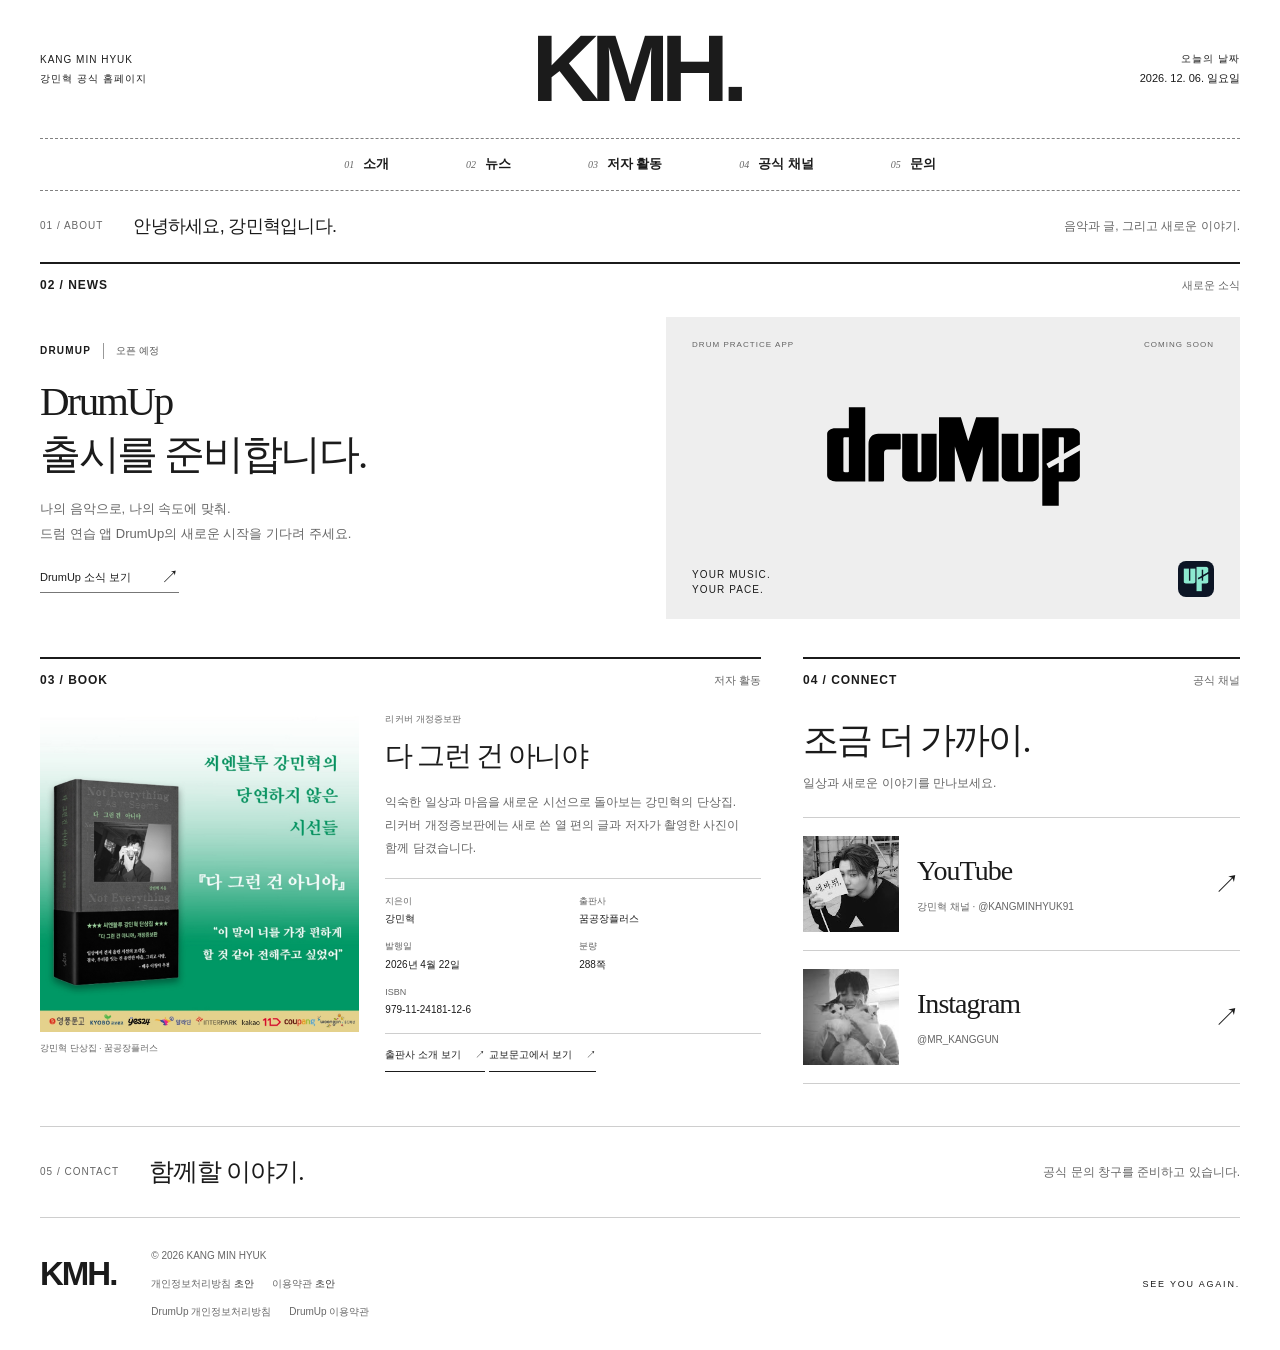
==== index.html @ 9b802cda "Refresh editorial sharing card, add official channel portraits and Seoul date" ====
<!doctype html>
<html lang="ko">
<head>
  <meta charset="utf-8">
  <meta name="viewport" content="width=device-width, initial-scale=1">
  <meta name="description" content="KANG MIN HYUK. 안녕하세요 강민혁입니다. 공식 채널과 새로운 이야기를 만나보세요.">
  <meta name="theme-color" content="#ffffff">
  <link rel="canonical" href="https://www.kangminhyuk.co.kr/">
  <meta property="og:type" content="website">
  <meta property="og:locale" content="ko_KR">
  <meta property="og:site_name" content="KANG MIN HYUK 공식 홈페이지">
  <meta property="og:title" content="KANG MIN HYUK · 강민혁 공식 홈페이지">
  <meta property="og:description" content="안녕하세요 강민혁입니다. 공식 채널, 출간 도서와 DrumUp 소식을 만나보세요.">
  <meta property="og:url" content="https://www.kangminhyuk.co.kr/">
  <meta property="og:image" content="https://www.kangminhyuk.co.kr/assets/kang-min-hyuk-social-white-gray.png">
  <meta property="og:image:secure_url" content="https://www.kangminhyuk.co.kr/assets/kang-min-hyuk-social-white-gray.png">
  <meta property="og:image:type" content="image/png">
  <meta property="og:image:width" content="1200">
  <meta property="og:image:height" content="630">
  <meta property="og:image:alt" content="중앙 KMH 로고와 화이트·그레이 디자인의 강민혁 공식 홈페이지 대표 이미지">
  <meta name="twitter:card" content="summary_large_image">
  <meta name="twitter:title" content="KANG MIN HYUK · 강민혁 공식 홈페이지">
  <meta name="twitter:description" content="공식 채널, 출간 도서와 DrumUp 소식.">
  <meta name="twitter:image" content="https://www.kangminhyuk.co.kr/assets/kang-min-hyuk-social-white-gray.png">
  <title>KANG MIN HYUK · 공식 홈페이지</title>
  <link rel="stylesheet" href="./style.css">
  <link rel="stylesheet" href="./newspaper.css">
</head>
<body class="home-page">
  <a class="skip" href="#main">본문 바로가기</a>
  <header class="masthead wrap">
    <div class="masthead-top">
      <span class="masthead-caption">KANG MIN HYUK<br>강민혁 공식 홈페이지</span>
      <a class="masthead-logo" href="./index.html" aria-label="KANG MIN HYUK 홈">KMH<span>.</span></a>
      <span class="masthead-caption masthead-caption-right">오늘의 날짜<br><time id="today-date"></time></span>
    </div>
    <nav class="masthead-nav" aria-label="주 메뉴">
      <a href="#about"><span>01</span> 소개</a>
      <a href="#news"><span>02</span> 뉴스</a>
      <a href="#book"><span>03</span> 저자 활동</a>
      <a href="#channels"><span>04</span> 공식 채널</a>
      <a href="#contact"><span>05</span> 문의</a>
    </nav>
  </header>
  <main id="main">
    <section id="about" class="editorial-intro wrap" aria-labelledby="hero-title">
      <span class="editorial-index">01 / ABOUT</span>
      <h1 id="hero-title">안녕하세요, 강민혁입니다.</h1>
      <p>음악과 글, 그리고 새로운 이야기.</p>
    </section>
    <section id="news" class="editorial-news wrap" aria-labelledby="news-title">
      <div class="editorial-section-title"><h2 id="news-title">02 / NEWS</h2><span>새로운 소식</span></div>
      <a class="lead-story" href="./drumup/" aria-label="DrumUp 출시 예정 소식 자세히 보기">
        <div class="lead-copy">
          <div class="story-meta"><span>DRUMUP</span><span class="story-status">오픈 예정</span></div>
          <h3>DrumUp<br>출시를 준비합니다.</h3>
          <p>나의 음악으로, 나의 속도에 맞춰.<br>드럼 연습 앱 DrumUp의 새로운 시작을 기다려 주세요.</p>
          <span class="story-link">DrumUp 소식 보기 <span aria-hidden="true">↗</span></span>
        </div>
        <div class="lead-visual" aria-hidden="true">
          <div class="visual-caption"><span>DRUM PRACTICE APP</span><span>COMING SOON</span></div>
          <img class="editorial-wordmark" src="./assets/drumup-wordmark.svg" width="768" height="308" alt="">
          <div class="visual-bottom"><span>YOUR MUSIC.<br>YOUR PACE.</span><img src="./assets/drumup-app-icon.png" width="48" height="48" alt=""></div>
        </div>
      </a>
    </section>
    <div class="editorial-bottom wrap">
    <section id="book" class="editorial-book" aria-labelledby="book-section-title">
      <div class="editorial-section-title"><h2 id="book-section-title">03 / BOOK</h2><span>저자 활동</span></div>
      <div class="book-layout">
        <figure class="book-visual">
          <img src="./assets/not-everything-publication.jpg" alt="강민혁 단상집 다 그런 건 아니야 리커버 개정증보판 공식 출간 이미지" width="1000" height="1000" loading="lazy" decoding="async">
          <figcaption>강민혁 단상집 · 꿈공장플러스</figcaption>
        </figure>
        <div class="book-copy">
          <p class="book-edition">리커버 개정증보판</p>
          <h3 id="book-title">다 그런 건 아니야</h3>
          <p class="book-description">익숙한 일상과 마음을 새로운 시선으로 돌아보는 강민혁의 단상집. 리커버 개정증보판에는 새로 쓴 열 편의 글과 저자가 촬영한 사진이 함께 담겼습니다.</p>
          <dl class="book-details">
            <div><dt>지은이</dt><dd>강민혁</dd></div>
            <div><dt>출판사</dt><dd>꿈공장플러스</dd></div>
            <div><dt>발행일</dt><dd><time datetime="2026-04-22">2026년 4월 22일</time></dd></div>
            <div><dt>분량</dt><dd>288쪽</dd></div>
            <div class="book-isbn"><dt>ISBN</dt><dd>979-11-24181-12-6</dd></div>
          </dl>
          <div class="book-links">
            <a class="text-link" href="https://www.dreambooks.kr/25/?bmode=view&amp;idx=172938023" target="_blank" rel="noopener noreferrer">출판사 소개 보기 <span aria-hidden="true">↗</span><span class="sr-only"> (새 창)</span></a>
            <a class="text-link" href="https://product.kyobobook.co.kr/detail/S000219646630" target="_blank" rel="noopener noreferrer">교보문고에서 보기 <span aria-hidden="true">↗</span><span class="sr-only"> (새 창)</span></a>
          </div>
        </div>
      </div>
    </section>
    <section id="channels" class="editorial-connect" aria-labelledby="channels-section-title">
      <div class="editorial-section-title"><h2 id="channels-section-title">04 / CONNECT</h2><span>공식 채널</span></div>
      <div class="connect-heading"><h3>조금 더 가까이.</h3><p>일상과 새로운 이야기를 만나보세요.</p></div>
      <a class="editorial-channel" href="https://www.youtube.com/@KANGMINHYUK91" target="_blank" rel="noopener noreferrer"><img class="editorial-channel-image" src="./assets/youtube-profile.jpg" alt="" width="160" height="160" loading="lazy" decoding="async"><span class="editorial-channel-name">YouTube<small>강민혁 채널 · @KANGMINHYUK91</small></span><span class="editorial-channel-arrow" aria-hidden="true">↗</span><span class="sr-only"> (새 창)</span></a>
      <a class="editorial-channel" href="https://www.instagram.com/mr_kanggun/" target="_blank" rel="noopener noreferrer"><img class="editorial-channel-image" src="./assets/instagram-profile.jpg" alt="" width="150" height="150" loading="lazy" decoding="async"><span class="editorial-channel-name">Instagram<small>@MR_KANGGUN</small></span><span class="editorial-channel-arrow" aria-hidden="true">↗</span><span class="sr-only"> (새 창)</span></a>
    </section>
    </div>
    <section id="contact" class="editorial-contact wrap" aria-labelledby="contact-title"><div><span class="editorial-index">05 / CONTACT</span><h2 id="contact-title">함께할 이야기.</h2></div><p>공식 문의 창구를 준비하고 있습니다.</p></section>
  </main>
  <footer class="footer wrap"><a class="brand" href="./index.html">KMH<span class="dot">.</span></a><div><span>© 2026 KANG MIN HYUK</span><nav aria-label="홈페이지 정책 문서"><a href="./privacy.html">개인정보처리방침 <small>초안</small></a><a href="./terms.html">이용약관 <small>초안</small></a></nav><nav aria-label="DrumUp 정책 문서"><a href="./drumup/privacy.html">DrumUp 개인정보처리방침</a><a href="./drumup/terms.html">DrumUp 이용약관</a></nav></div><span class="footer-note">SEE YOU AGAIN.</span></footer>
  <script>
    const today = new Date();
    const dateFormat = new Intl.DateTimeFormat('ko-KR', { timeZone: 'Asia/Seoul', year: 'numeric', month: '2-digit', day: '2-digit', weekday: 'long' });
    const dateElement = document.getElementById('today-date');
    const dateParts = Object.fromEntries(dateFormat.formatToParts(today).map(part => [part.type, part.value]));
    dateElement.textContent = dateFormat.format(today);
    dateElement.dateTime = `${dateParts.year}-${dateParts.month}-${dateParts.day}`;
  </script>
</body>
</html>
---- style.css ----
:root{--paper:#f4f1e9;--ink:#242620;--muted:#696b61;--line:#d6d6c9;--accent:#ab3c2b;--serif:Georgia,"Times New Roman",serif}*{box-sizing:border-box}html{scroll-behavior:smooth;scroll-padding-top:30px}body{margin:0;background:var(--paper);color:var(--ink);font-family:"Malgun Gothic","Apple SD Gothic Neo",Arial,sans-serif;line-height:1.6}a{color:inherit;text-decoration:none}a:focus-visible{outline:3px solid var(--accent);outline-offset:7px}a:hover{color:var(--accent)}.wrap{width:min(1280px,calc(100% - 96px));margin-inline:auto}.header{height:108px;display:flex;align-items:center;justify-content:space-between;border-bottom:1px solid var(--line)}.brand{font-size:31px;font-weight:800;letter-spacing:-2px}.dot{color:var(--accent)}nav{display:flex;gap:32px;font-size:13px}.header-note,.eyebrow,.section-label,.hero-caption,.footer-note{font-size:11px;letter-spacing:1.8px}.header-note{font-weight:700}.hero{position:relative;padding-top:32px;padding-bottom:50px;isolation:isolate;overflow:hidden}.eyebrow,.section-label{display:flex;justify-content:space-between}.eyebrow{width:100%;position:relative;z-index:2}.eyebrow span:last-child{letter-spacing:.15em}h1{position:relative;z-index:2;margin:40px 0 52px;font-family:Arial,sans-serif;font-size:clamp(72px,11.5vw,166px);letter-spacing:-.08em;line-height:.94;font-weight:600;max-width:88%}.second-line{white-space:nowrap}.hero-bottom{display:flex;position:relative;z-index:2;align-items:flex-end;justify-content:space-between}.hero-bottom p{font-size:19px;line-height:1.8;margin:0}.hero-caption{line-height:1.7;text-align:right}.round-link{height:54px;width:54px;border:1px solid var(--ink);border-radius:50%;display:grid;place-items:center;font-size:24px;margin-right:22%}.hero-art{position:absolute;z-index:1;right:-2%;top:14%;width:32%;height:65%;background:#e0e1d4;border-radius:50% 50% 4px 4px;transform:rotate(9deg);display:grid;place-items:center;overflow:hidden}.hero-art span{font-family:var(--serif);font-size:clamp(260px,35vw,450px);line-height:.8;color:#a6ad98;font-style:italic;transform:rotate(-9deg) translate(-15%,0)}.hero-art i{position:absolute;width:150%;height:1px;background:var(--paper);transform:rotate(-40deg)}.section{padding-top:80px;padding-bottom:80px;scroll-margin-top:24px}.section-label{color:var(--muted);text-transform:uppercase}.about{display:grid;grid-template-columns:1fr 1.3fr;border-top:1px solid var(--line);padding-block:96px}.about .section-label{align-items:flex-start;justify-content:flex-start;gap:24px}.about h2{font-size:clamp(32px,4vw,54px);letter-spacing:-.05em;line-height:1.45;margin:0 0 24px;font-weight:500}.about p{font-size:17px}.muted{color:var(--muted)}.text-link{display:inline-flex;gap:40px;border-bottom:1px solid var(--ink);padding:14px 0 8px;margin-top:12px;font-size:13px}.channels{background:#e9e9df}.section-heading{display:flex;justify-content:space-between;align-items:flex-end;margin:35px 0 46px;gap:24px}h2{font-size:clamp(30px,4vw,46px);letter-spacing:-.045em;font-weight:500;margin:0}.section-heading p,.news-body p{color:var(--muted);font-size:14px}.channel{display:flex;align-items:center;gap:36px;padding:33px 4px;border-top:1px solid #c7cbbd;transition:padding .2s}.channel:last-child{border-bottom:1px solid #c7cbbd}.channel:hover{padding-left:12px}.channel-number{align-self:flex-start;padding-top:12px;font-size:11px;color:var(--muted)}.channel-title{font-family:Arial,sans-serif;font-size:clamp(30px,4.8vw,58px);letter-spacing:-.06em;line-height:1.2}.channel-title>span{display:block;font-family:"Malgun Gothic",sans-serif;font-size:12px;letter-spacing:0;color:var(--muted);margin-top:12px}.channel-action{margin-left:auto;font-size:12px;display:flex;gap:40px;align-items:center}.channel-action b{font-size:32px;font-weight:400}.news{display:grid;grid-template-columns:1fr 1.3fr}.news .section-label{align-self:start;justify-content:flex-start;gap:24px}.news h2{line-height:1.4}.news-body p{margin-top:24px}.contact{background:var(--ink);color:var(--paper)}.contact .section-label{color:#b4b6a9}.contact h2{margin-top:34px;font-size:clamp(40px,7vw,86px)}.contact h2>span{float:right;font-weight:400;color:#b9c2a9}.contact p{font-size:14px;color:#d3d4c9;margin-bottom:0}.footer{padding-block:45px;display:flex;gap:56px;align-items:flex-start}.footer>div{font-size:10px;color:var(--muted)}.footer nav{margin-top:12px;gap:24px;font-size:11px}.footer small{font-size:10px;color:var(--accent)}.footer-note{margin-left:auto;align-self:center}.skip{position:fixed;top:-80px;left:20px;padding:14px;background:var(--ink);color:white;z-index:20}.skip:focus{top:10px}.sr-only{position:absolute;width:1px;height:1px;padding:0;margin:-1px;overflow:hidden;clip-path:inset(50%);white-space:nowrap;border:0}.legal{max-width:820px;padding-block:64px 88px}.legal h1{font-family:inherit;font-size:clamp(34px,5vw,52px);letter-spacing:-.05em;line-height:1.35;max-width:none;margin:18px 0 20px}.legal h2{font-size:22px;margin:40px 0 12px}.legal p,.legal li{font-size:14px;color:#505348;line-height:1.95}.legal a{text-decoration:underline;text-underline-offset:3px}.draft-notice{padding:20px 24px;border-left:3px solid var(--accent);background:#ebe6dc;margin-block:24px 32px;font-size:14px}.legal dl{font-size:14px;display:grid;grid-template-columns:130px 1fr;gap:12px}.legal dt{font-weight:700}.legal dd{margin:0}.legal .source-links{border-top:1px solid var(--line);margin-top:40px;padding-top:20px}.legal-footer{border-top:1px solid var(--line)}
.publication{border-top:1px solid var(--line)}
.book-layout{display:grid;grid-template-columns:1fr 1.15fr;gap:clamp(40px,6vw,88px);align-items:center;margin-top:40px}
.book-visual{margin:0;min-width:0}
.book-visual img{display:block;width:100%;height:auto}
.book-visual figcaption{margin-top:14px;font-size:11px;color:var(--muted);letter-spacing:.04em}
.book-copy{min-width:0}
.book-edition{color:var(--accent);font-size:12px;letter-spacing:.08em;margin:0 0 16px}
.book-copy h2{font-size:clamp(30px,3.5vw,44px);line-height:1.4;word-break:keep-all}
.book-description{font-size:15px;line-height:1.95;color:var(--muted);word-break:keep-all;margin:24px 0 28px}
.book-details{display:grid;grid-template-columns:1fr 1fr;gap:18px 24px;margin:0;padding:24px 0;border-top:1px solid var(--line);border-bottom:1px solid var(--line);font-size:13px}
.book-details dt{font-size:11px;color:var(--muted);margin-bottom:5px}
.book-details dd{margin:0}
.book-isbn{grid-column:1/-1}
.book-links{display:flex;flex-wrap:wrap;gap:8px 28px}
.book-links .text-link{gap:20px}
@media(max-width:800px){.book-layout{grid-template-columns:1fr;gap:30px;margin-top:28px}.book-visual{width:min(100%,440px);margin-inline:auto}.book-copy h2{font-size:32px}.book-description{font-size:14px;margin-block:18px 24px}.book-details{gap:16px 18px}.book-links{gap:0 24px}}
@media(max-width:380px){.header nav{gap:13px}}
@media(min-width:1500px){h1{font-size:166px}}
@media(max-width:800px){.wrap{width:calc(100% - 44px)}.header{height:85px}.header-note{display:none}nav{gap:20px;font-size:12px}.hero{padding-top:24px;padding-bottom:40px}h1{margin:54px 0 55px;font-size:clamp(65px,12.8vw,105px);max-width:100%}.hero-art{top:24%;width:35%;height:52%;right:-2%}.hero-art span{font-size:280px}.hero-bottom p{font-size:15px}.hero-caption{font-size:9px}.round-link{margin-right:3%;width:44px;height:44px}.section{padding-block:56px}.about,.news{grid-template-columns:1fr;gap:32px}.about h2{font-size:35px}.section-heading{display:block;margin:28px 0 32px}.section-heading p{margin-top:18px}.channel{gap:22px;padding-block:27px}.channel-title{font-size:39px}.channel-action{font-size:0;gap:0}.channel-action b{font-size:29px}.channel-number{padding-top:7px}.channel-title>span{font-size:10px;letter-spacing:0}.footer{gap:24px;flex-wrap:wrap;padding-block:32px}.footer-note{display:none}.footer nav{gap:14px}.hero-art{opacity:.65}.legal{padding-block:35px 55px}.legal dl{grid-template-columns:1fr;gap:5px}.legal dd{margin-bottom:15px}.draft-notice{padding:16px}.desktop-break{display:none}}
@media(prefers-reduced-motion:reduce){html{scroll-behavior:auto}.channel{transition:none}}
.drumup-teaser{border-top:1px solid var(--line)}
.teaser-layout{display:grid;grid-template-columns:1.15fr 1fr;gap:64px;align-items:center;margin-top:36px}
.teaser-kicker{font-size:10px;letter-spacing:.18em;color:var(--accent);margin:0 0 20px}
.teaser-layout h2{font-size:clamp(28px,3.1vw,42px);line-height:1.5;word-break:keep-all}
.teaser-layout .muted{font-size:14px;line-height:1.9;margin-top:22px}
.teaser-brand{display:flex;flex-direction:column;align-items:center;justify-content:center;gap:24px;padding:36px;background:#0c1525;min-height:300px;border-radius:4px;color:#f0f5ff}
.teaser-brand:hover{color:#f0f5ff;background:#14233b}
.coming-pill{display:inline-flex;align-items:center;gap:8px;width:fit-content;border:1px solid #365d5a;border-radius:999px;color:#8ce9d0;padding:6px 12px;font-size:10px;letter-spacing:.14em}
.coming-pill:before{content:"";width:5px;height:5px;border-radius:50%;background:#8ce9d0}
.teaser-logo{display:block;width:min(260px,100%);height:auto}
.teaser-caption{font-size:9px;letter-spacing:.2em;color:#b2c1d7}
@media(max-width:800px){.teaser-layout{grid-template-columns:1fr;gap:32px}.teaser-brand{min-height:260px}.footer nav{flex-wrap:wrap}}
@media(max-width:480px){.header{height:auto;min-height:98px;align-items:flex-start;gap:12px;padding-block:16px;flex-wrap:wrap}.header nav{width:100%;justify-content:space-between;gap:10px;font-size:11px}.header .brand{line-height:1}.footer{gap:18px}.footer>div{flex:1;min-width:0}.footer nav{gap:10px 14px}}
.home-page .header{height:88px}
.home-intro{padding-block:24px 26px}
.home-intro-main{display:flex;justify-content:space-between;align-items:flex-end;gap:32px;margin-top:16px}
.home-intro h1{font-size:clamp(46px,6.3vw,86px);line-height:1.05;letter-spacing:-.07em;margin:0;max-width:none}
.home-intro h1>span{white-space:nowrap}
.home-intro-main>p{flex-shrink:0;font-size:14px;line-height:1.8;margin:0 0 5px;color:var(--muted)}
.home-news{padding-block:24px 40px;border-top:1px solid var(--line);scroll-margin-top:24px}
.home-launch{position:relative;display:grid;grid-template-columns:1fr .6fr;gap:32px;align-items:center;margin-top:18px;padding:28px 36px;border-radius:6px;background:#0c1525;color:#f0f5ff}
.home-launch:hover{background:#14233b;color:#f0f5ff}
.home-launch h2{font-size:clamp(28px,2.8vw,38px);line-height:1.35;letter-spacing:-.045em;margin:14px 0 9px;word-break:keep-all}
.home-launch p{font-size:13px;line-height:1.85;color:#b2c1d7;margin:0}
.home-launch-cta{display:inline-flex;gap:26px;margin-top:16px;font-size:12px;color:#8ce9d0}
.home-launch-brand{display:flex;flex-direction:column;align-items:center;gap:12px}
.home-launch-brand img{display:block;width:min(230px,100%);height:auto}
.home-launch-brand>span{font-size:8px;letter-spacing:.2em;color:#b2c1d7}
@media(max-width:800px){.home-intro-main{display:block;margin-top:14px}.home-intro h1{font-size:clamp(44px,7.8vw,64px)}.home-intro-main>p{margin:12px 0 0;font-size:13px}.home-launch{padding:24px 28px;gap:20px}.home-launch h2{font-size:29px}.home-launch-brand>span{display:none}}
@media(max-width:480px){.home-page .header{height:72px;min-height:72px;padding-block:0;gap:14px;align-items:center;flex-wrap:nowrap}.home-page .header nav{width:auto;gap:14px;font-size:11px;justify-content:normal;white-space:nowrap;flex-shrink:0}.home-page .header .brand{font-size:28px}.home-intro{padding-block:19px 22px}.home-intro h1{font-size:46px;line-height:1.02}.home-intro-main>p{margin-top:10px}.home-news{padding-block:20px 28px}.home-launch{display:block;padding:22px;margin-top:14px}.home-launch h2{font-size:27px;margin-top:18px}.home-launch-brand{position:absolute;right:22px;top:20px;width:106px}.home-launch-brand img{width:106px}.home-launch p{font-size:12px}.home-launch .coming-pill{font-size:9px;padding:5px 10px}.home-launch-cta{font-size:11px;margin-top:14px}}
@media(max-width:360px){.home-page .header{gap:8px}.home-page .header .brand{font-size:25px}.home-page .header nav{gap:8px;font-size:10px}.home-intro h1{font-size:42px}.home-launch h2{font-size:24px}.home-launch-brand,.home-launch-brand img{width:94px}}
---- newspaper.css ----
/* Homepage editorial design. App and policy pages keep their own styles. */
.home-page {
  --paper: #fff;
  --ink: #1b1b1b;
  --muted: #666;
  --line: #cecece;
  --accent: #333;
  --editorial-serif: Georgia, "Times New Roman", "Batang", "AppleMyungjo", serif;
  background: var(--paper);
  color: var(--ink);
}
.home-page .wrap { width: min(1264px, calc(100% - 80px)); }
.home-page .dot { color: inherit; }
.masthead-top { display: grid; grid-template-columns: 1fr auto 1fr; align-items: center; min-height: 138px; }
.masthead-caption { font-size: 10px; line-height: 1.9; letter-spacing: .1em; }
.masthead-caption-right { text-align: right; }
.masthead-caption-right time { font-size: 11px; letter-spacing: 0; }
.masthead-logo { font-family: Arial, sans-serif; font-size: 94px; line-height: 1; font-weight: 900; letter-spacing: -.09em; padding-right: .09em; }
.masthead-logo:hover { color: var(--ink); }
.masthead-logo span { margin-left: .02em; }
.masthead-nav { justify-content: center; gap: clamp(32px, 6vw, 84px); padding-block: 15px; border-block: 1px dashed #818181; font-size: 13px; font-weight: 700; }
.masthead-nav a { display: inline-flex; gap: 9px; align-items: baseline; white-space: nowrap; }
.masthead-nav a span { font-family: Georgia, serif; font-size: 10px; font-style: italic; font-weight: 400; color: var(--muted); }
.home-page a:hover { text-decoration: underline; text-underline-offset: 5px; }
.masthead-logo:hover, .lead-story:hover { text-decoration: none !important; }
.editorial-intro { display: flex; align-items: center; gap: 30px; padding-block: 22px; }
.editorial-index { font-size: 10px; letter-spacing: .1em; white-space: nowrap; color: var(--muted); }
.editorial-intro h1 { font-family: inherit; font-size: 18px; font-weight: 500; letter-spacing: -.04em; line-height: 1.5; margin: 0; max-width: none; }
.editorial-intro p { font-size: 12px; color: var(--muted); margin: 0 0 0 auto; }
.editorial-news { padding-bottom: 38px; scroll-margin-top: 20px; }
.editorial-section-title { display: flex; align-items: baseline; justify-content: space-between; gap: 20px; border-top: 2px solid var(--ink); padding-top: 12px; margin-bottom: 22px; }
.editorial-section-title h2 { margin: 0; font-family: Arial, sans-serif; font-size: 12px; font-weight: 700; letter-spacing: .08em; }
.editorial-section-title > span { font-size: 11px; color: var(--muted); }
.lead-story { display: grid; grid-template-columns: 1fr 1fr; gap: 52px; align-items: stretch; color: var(--ink); }
.lead-story:hover { color: var(--ink); }
.lead-copy { align-self: center; padding-block: 5px; }
.story-meta { display: flex; align-items: center; gap: 12px; font-size: 10px; letter-spacing: .12em; }
.story-meta > span:first-child { font-weight: 700; }
.story-status { border-left: 1px solid #999; padding-left: 12px; letter-spacing: 0; color: #555; }
.lead-copy h3 { font-family: var(--editorial-serif); font-size: clamp(32px, 3.2vw, 46px); font-weight: 500; line-height: 1.3; letter-spacing: -.055em; margin: 16px 0 16px; word-break: keep-all; }
.lead-copy > p { font-size: 13px; color: var(--muted); line-height: 1.9; margin: 0; word-break: keep-all; }
.story-link { display: inline-flex; align-items: center; justify-content: space-between; gap: 30px; font-size: 11px; border-bottom: 1px solid #777; padding-bottom: 6px; margin-top: 22px; }
.story-link > span { font-size: 18px; line-height: 1; }
.lead-story:hover .story-link { border-bottom-color: var(--ink); }
.lead-visual { min-height: 302px; background: #eee; padding: 22px 26px; display: flex; flex-direction: column; justify-content: space-between; }
.visual-caption { display: flex; justify-content: space-between; gap: 16px; font-size: 8px; letter-spacing: .13em; color: #626262; }
.editorial-wordmark { display: block; width: min(265px, 75%); height: auto; align-self: center; filter: brightness(0); }
.visual-bottom { display: flex; align-items: end; justify-content: space-between; }
.visual-bottom > span { font-size: 10px; line-height: 1.5; letter-spacing: .11em; }
.visual-bottom > img { display: block; width: 36px; height: 36px; border-radius: 8px; }
.editorial-bottom { display: grid; grid-template-columns: 1.65fr 1fr; gap: 42px; padding-bottom: 42px; }
.editorial-bottom > section { min-width: 0; scroll-margin-top: 24px; }
.home-page .book-layout { grid-template-columns: .85fr 1fr; gap: 26px; align-items: start; margin-top: 0; }
.home-page .book-visual { width: auto; margin: 0; }
.home-page .book-visual figcaption { font-size: 9px; letter-spacing: 0; margin-top: 9px; }
.home-page .book-copy h3 { font-family: var(--editorial-serif); font-size: clamp(24px, 2.2vw, 31px); font-weight: 500; letter-spacing: -.055em; line-height: 1.45; word-break: keep-all; margin: 0; }
.home-page .book-edition { color: var(--muted); font-size: 9px; letter-spacing: .02em; margin-bottom: 9px; }
.home-page .book-description { font-size: 12px; line-height: 1.9; margin: 15px 0 18px; }
.home-page .book-details { gap: 12px; padding-block: 15px; font-size: 10px; }
.home-page .book-details dt { font-size: 9px; margin-bottom: 3px; }
.home-page .book-links { display: block; }
.home-page .book-links .text-link { margin-top: 5px; padding-top: 8px; gap: 14px; font-size: 10px; }
.connect-heading { margin-block: 23px 24px; }
.connect-heading h3 { font-family: var(--editorial-serif); font-size: clamp(25px, 2.9vw, 36px); font-weight: 400; letter-spacing: -.05em; line-height: 1.5; margin: 0; }
.connect-heading p { font-size: 12px; color: var(--muted); margin: 7px 0 0; }
.editorial-channel { display: grid; grid-template-columns: 96px minmax(0, 1fr) auto; align-items: center; gap: 18px; padding-block: 18px; border-top: 1px solid var(--line); }
.editorial-channel:last-child { border-bottom: 1px solid var(--line); }
.editorial-channel-image { display: block; width: 96px; height: 96px; object-fit: cover; filter: grayscale(1); background: #eee; }
.editorial-channel-name { min-width: 0; font-family: var(--editorial-serif); font-size: 28px; line-height: 1.2; letter-spacing: -.035em; }
.editorial-channel-name small { display: block; margin-top: 11px; font-family: "Malgun Gothic", "Apple SD Gothic Neo", Arial, sans-serif; font-size: 10px; line-height: 1.6; letter-spacing: 0; color: var(--muted); overflow-wrap: anywhere; }
.editorial-channel-arrow { font-family: Arial, sans-serif; font-size: 26px; }
.editorial-contact { display: flex; align-items: center; justify-content: space-between; gap: 30px; border-block: 1px solid var(--line); padding-block: 25px; }
.editorial-contact > div { display: flex; align-items: center; gap: 30px; }
.editorial-contact h2 { font-family: var(--editorial-serif); font-size: 25px; font-weight: 400; letter-spacing: -.04em; }
.editorial-contact p { font-size: 12px; color: var(--muted); margin: 0; }
.home-page .footer { gap: 35px; padding-block: 30px; }
.home-page .footer .brand { font-size: 33px; }
.home-page .footer nav { font-size: 10px; gap: 18px; flex-wrap: wrap; }
.home-page .footer-note { font-size: 9px; }
@media (max-width: 1000px) {
  .home-page .wrap { width: calc(100% - 48px); }
  .lead-story { gap: 32px; }
  .editorial-bottom { grid-template-columns: 1.4fr 1fr; gap: 30px; }
  .home-page .book-layout { grid-template-columns: 1fr; gap: 24px; }
  .home-page .book-visual { width: min(100%, 310px); }
  .home-page .book-details { grid-template-columns: repeat(2, 1fr); }
  .editorial-channel { grid-template-columns: 72px minmax(0, 1fr) auto; gap: 14px; }
  .editorial-channel-image { width: 72px; height: 72px; }
  .editorial-channel-name { font-size: 25px; }
  .editorial-channel-name small { font-size: 9px; }
}
@media (max-width: 700px) {
  .home-page .wrap { width: calc(100% - 36px); }
  .masthead-top { min-height: 108px; }
  .masthead-logo { font-size: 74px; }
  .masthead-caption { visibility: hidden; }
  .masthead-nav { justify-content: space-between; gap: 10px; padding-block: 12px; font-size: 12px; }
  .masthead-nav a { gap: 5px; }
  .masthead-nav a span { font-size: 8px; }
  .editorial-intro { flex-wrap: wrap; gap: 5px 14px; padding-block: 17px; }
  .editorial-intro h1 { font-size: 15px; }
  .editorial-intro p { width: 100%; margin: 0; font-size: 11px; }
  .editorial-section-title { padding-top: 10px; margin-bottom: 18px; }
  .editorial-section-title h2 { font-size: 11px; }
  .editorial-section-title > span { font-size: 10px; }
  .lead-story { grid-template-columns: 1fr; gap: 24px; }
  .lead-copy { padding: 0; }
  .lead-copy h3 { font-size: 32px; margin-block: 12px; }
  .lead-copy > p { font-size: 12px; }
  .story-meta { font-size: 9px; }
  .story-link { font-size: 11px; margin-top: 15px; padding-bottom: 4px; }
  .lead-visual { min-height: 170px; padding: 14px 16px; position: relative; }
  .visual-caption { font-size: 7px; }
  .editorial-wordmark { width: 160px; margin-block: 10px; }
  .visual-bottom > span { font-size: 7px; }
  .visual-bottom > img { width: 28px; height: 28px; border-radius: 6px; }
  .editorial-news { padding-bottom: 30px; }
  .editorial-bottom { grid-template-columns: 1fr; gap: 30px; padding-bottom: 30px; }
  .home-page .book-layout { grid-template-columns: .85fr 1fr; gap: 22px; }
  .home-page .book-visual { width: auto; }
  .home-page .book-copy h3 { font-size: 25px; }
  .home-page .book-description { font-size: 11px; margin-block: 12px 15px; }
  .connect-heading { margin-block: 15px 20px; }
  .connect-heading h3 { font-size: 30px; }
  .editorial-channel { grid-template-columns: 84px minmax(0, 1fr) auto; padding-block: 18px; }
  .editorial-channel-image { width: 84px; height: 84px; }
  .editorial-channel-name { font-size: 29px; }
  .editorial-contact { display: block; padding-block: 22px; }
  .editorial-contact h2 { font-size: 23px; }
  .editorial-contact > div { gap: 18px; }
  .editorial-contact p { margin-top: 12px; font-size: 11px; }
  .home-page .footer { gap: 22px; padding-block: 24px; }
  .home-page .footer > div { flex: 1; min-width: 0; }
  .home-page .footer nav { gap: 8px 14px; }
}
@media (max-width: 380px) {
  .masthead-top { min-height: 95px; }
  .masthead-logo { font-size: 65px; }
  .masthead-nav { font-size: 11px; gap: 8px; }
  .masthead-nav a span { display: none; }
  .editorial-intro { gap: 4px 12px; padding-block: 15px; }
  .editorial-intro h1 { font-size: 14px; }
  .editorial-index { font-size: 9px; }
  .lead-copy h3 { font-size: 29px; }
  .lead-copy > p { font-size: 11px; }
  .lead-story { gap: 20px; }
  .lead-visual { min-height: 145px; }
  .editorial-wordmark { width: 142px; }
  .home-page .book-layout { grid-template-columns: 1fr; gap: 22px; }
  .home-page .book-visual { width: min(100%, 280px); }
  .home-page .book-copy h3 { font-size: 29px; }
  .editorial-channel { grid-template-columns: 68px minmax(0, 1fr) auto; }
  .editorial-channel-image { width: 68px; height: 68px; }
  .editorial-channel-name { font-size: 25px; }
}
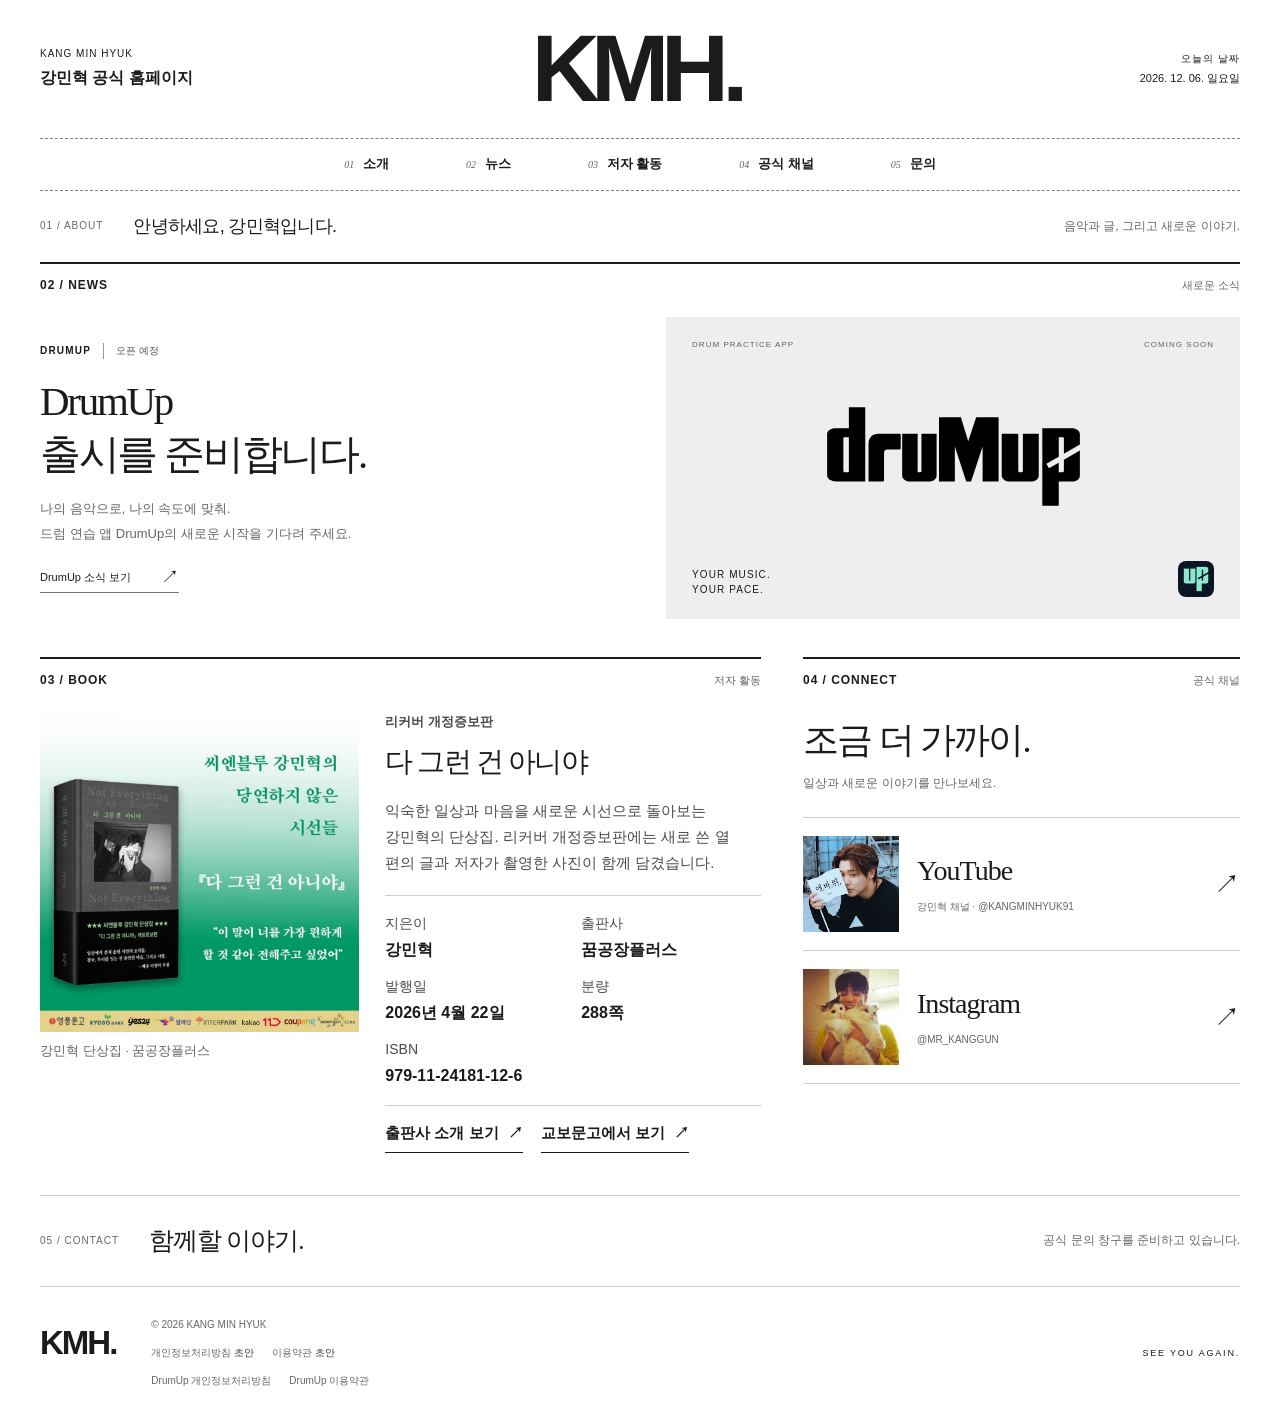
==== commit e5d14d31: "Improve masthead and book text readability" ====
--- a/index.html
+++ b/index.html
@@ -30,7 +30,7 @@
   <a class="skip" href="#main">본문 바로가기</a>
   <header class="masthead wrap">
     <div class="masthead-top">
-      <span class="masthead-caption">KANG MIN HYUK<br>강민혁 공식 홈페이지</span>
+      <span class="masthead-caption">KANG MIN HYUK<br><span class="masthead-site-name">강민혁 공식 홈페이지</span></span>
       <a class="masthead-logo" href="./index.html" aria-label="KANG MIN HYUK 홈">KMH<span>.</span></a>
       <span class="masthead-caption masthead-caption-right">오늘의 날짜<br><time id="today-date"></time></span>
     </div>
--- a/newspaper.css
+++ b/newspaper.css
@@ -13,6 +13,7 @@
 .home-page .dot { color: inherit; }
 .masthead-top { display: grid; grid-template-columns: 1fr auto 1fr; align-items: center; min-height: 138px; }
 .masthead-caption { font-size: 10px; line-height: 1.9; letter-spacing: .1em; }
+.masthead-site-name { font-size: 1rem; font-weight: 700; letter-spacing: 0; }
 .masthead-caption-right { text-align: right; }
 .masthead-caption-right time { font-size: 11px; letter-spacing: 0; }
 .masthead-logo { font-family: Arial, sans-serif; font-size: 94px; line-height: 1; font-weight: 900; letter-spacing: -.09em; padding-right: .09em; }
@@ -52,20 +53,21 @@
 .editorial-bottom > section { min-width: 0; scroll-margin-top: 24px; }
 .home-page .book-layout { grid-template-columns: .85fr 1fr; gap: 26px; align-items: start; margin-top: 0; }
 .home-page .book-visual { width: auto; margin: 0; }
-.home-page .book-visual figcaption { font-size: 9px; letter-spacing: 0; margin-top: 9px; }
+.home-page .book-visual figcaption { font-size: .8125rem; letter-spacing: 0; margin-top: 9px; }
 .home-page .book-copy h3 { font-family: var(--editorial-serif); font-size: clamp(24px, 2.2vw, 31px); font-weight: 500; letter-spacing: -.055em; line-height: 1.45; word-break: keep-all; margin: 0; }
-.home-page .book-edition { color: var(--muted); font-size: 9px; letter-spacing: .02em; margin-bottom: 9px; }
-.home-page .book-description { font-size: 12px; line-height: 1.9; margin: 15px 0 18px; }
-.home-page .book-details { gap: 12px; padding-block: 15px; font-size: 10px; }
-.home-page .book-details dt { font-size: 9px; margin-bottom: 3px; }
-.home-page .book-links { display: block; }
-.home-page .book-links .text-link { margin-top: 5px; padding-top: 8px; gap: 14px; font-size: 10px; }
+.home-page .book-edition { color: #4b4b4b; font-size: .8125rem; font-weight: 700; letter-spacing: 0; margin-bottom: 9px; }
+.home-page .book-description { color: #4b4b4b; font-size: .9375rem; line-height: 1.75; margin: 15px 0 18px; }
+.home-page .book-details { grid-template-columns: repeat(2, minmax(0, 1fr)); gap: 14px 16px; padding-block: 17px; font-size: 1rem; line-height: 1.5; }
+.home-page .book-details dt { color: #4b4b4b; font-size: .875rem; margin-bottom: 4px; }
+.home-page .book-details dd { font-weight: 700; word-break: keep-all; overflow-wrap: anywhere; }
+.home-page .book-links { gap: 4px 18px; margin-top: 6px; }
+.home-page .book-links .text-link { margin-top: 0; padding: 10px 0 8px; gap: 9px; font-size: .9375rem; font-weight: 700; line-height: 1.5; }
 .connect-heading { margin-block: 23px 24px; }
 .connect-heading h3 { font-family: var(--editorial-serif); font-size: clamp(25px, 2.9vw, 36px); font-weight: 400; letter-spacing: -.05em; line-height: 1.5; margin: 0; }
 .connect-heading p { font-size: 12px; color: var(--muted); margin: 7px 0 0; }
 .editorial-channel { display: grid; grid-template-columns: 96px minmax(0, 1fr) auto; align-items: center; gap: 18px; padding-block: 18px; border-top: 1px solid var(--line); }
 .editorial-channel:last-child { border-bottom: 1px solid var(--line); }
-.editorial-channel-image { display: block; width: 96px; height: 96px; object-fit: cover; filter: grayscale(1); background: #eee; }
+.editorial-channel-image { display: block; width: 96px; height: 96px; object-fit: cover; background: #eee; }
 .editorial-channel-name { min-width: 0; font-family: var(--editorial-serif); font-size: 28px; line-height: 1.2; letter-spacing: -.035em; }
 .editorial-channel-name small { display: block; margin-top: 11px; font-family: "Malgun Gothic", "Apple SD Gothic Neo", Arial, sans-serif; font-size: 10px; line-height: 1.6; letter-spacing: 0; color: var(--muted); overflow-wrap: anywhere; }
 .editorial-channel-arrow { font-family: Arial, sans-serif; font-size: 26px; }
@@ -83,7 +85,6 @@
   .editorial-bottom { grid-template-columns: 1.4fr 1fr; gap: 30px; }
   .home-page .book-layout { grid-template-columns: 1fr; gap: 24px; }
   .home-page .book-visual { width: min(100%, 310px); }
-  .home-page .book-details { grid-template-columns: repeat(2, 1fr); }
   .editorial-channel { grid-template-columns: 72px minmax(0, 1fr) auto; gap: 14px; }
   .editorial-channel-image { width: 72px; height: 72px; }
   .editorial-channel-name { font-size: 25px; }
@@ -116,10 +117,8 @@
   .visual-bottom > img { width: 28px; height: 28px; border-radius: 6px; }
   .editorial-news { padding-bottom: 30px; }
   .editorial-bottom { grid-template-columns: 1fr; gap: 30px; padding-bottom: 30px; }
-  .home-page .book-layout { grid-template-columns: .85fr 1fr; gap: 22px; }
-  .home-page .book-visual { width: auto; }
   .home-page .book-copy h3 { font-size: 25px; }
-  .home-page .book-description { font-size: 11px; margin-block: 12px 15px; }
+  .home-page .book-description { margin-block: 12px 15px; }
   .connect-heading { margin-block: 15px 20px; }
   .connect-heading h3 { font-size: 30px; }
   .editorial-channel { grid-template-columns: 84px minmax(0, 1fr) auto; padding-block: 18px; }
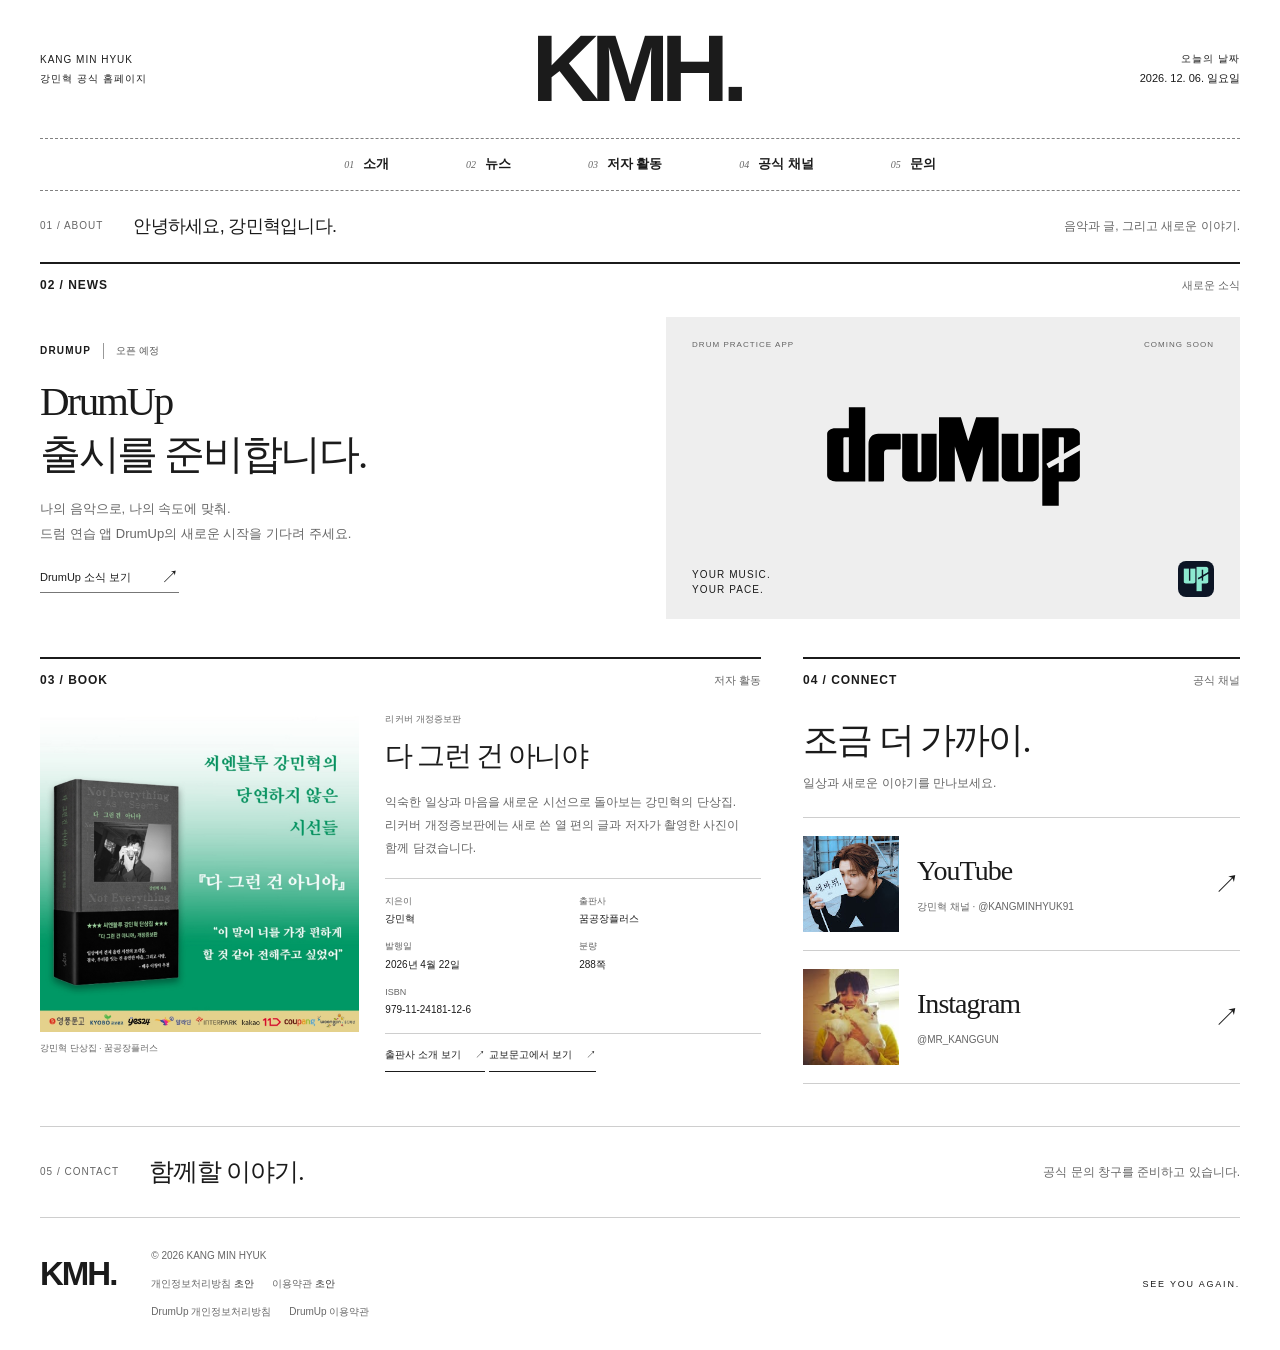
==== commit 2f8dd8e0: "Restore homepage typography and layout to pre-edit version" ====
--- a/index.html
+++ b/index.html
@@ -30,7 +30,7 @@
   <a class="skip" href="#main">본문 바로가기</a>
   <header class="masthead wrap">
     <div class="masthead-top">
-      <span class="masthead-caption">KANG MIN HYUK<br><span class="masthead-site-name">강민혁 공식 홈페이지</span></span>
+      <span class="masthead-caption">KANG MIN HYUK<br>강민혁 공식 홈페이지</span>
       <a class="masthead-logo" href="./index.html" aria-label="KANG MIN HYUK 홈">KMH<span>.</span></a>
       <span class="masthead-caption masthead-caption-right">오늘의 날짜<br><time id="today-date"></time></span>
     </div>
--- a/newspaper.css
+++ b/newspaper.css
@@ -13,7 +13,6 @@
 .home-page .dot { color: inherit; }
 .masthead-top { display: grid; grid-template-columns: 1fr auto 1fr; align-items: center; min-height: 138px; }
 .masthead-caption { font-size: 10px; line-height: 1.9; letter-spacing: .1em; }
-.masthead-site-name { font-size: 1rem; font-weight: 700; letter-spacing: 0; }
 .masthead-caption-right { text-align: right; }
 .masthead-caption-right time { font-size: 11px; letter-spacing: 0; }
 .masthead-logo { font-family: Arial, sans-serif; font-size: 94px; line-height: 1; font-weight: 900; letter-spacing: -.09em; padding-right: .09em; }
@@ -53,15 +52,14 @@
 .editorial-bottom > section { min-width: 0; scroll-margin-top: 24px; }
 .home-page .book-layout { grid-template-columns: .85fr 1fr; gap: 26px; align-items: start; margin-top: 0; }
 .home-page .book-visual { width: auto; margin: 0; }
-.home-page .book-visual figcaption { font-size: .8125rem; letter-spacing: 0; margin-top: 9px; }
+.home-page .book-visual figcaption { font-size: 9px; letter-spacing: 0; margin-top: 9px; }
 .home-page .book-copy h3 { font-family: var(--editorial-serif); font-size: clamp(24px, 2.2vw, 31px); font-weight: 500; letter-spacing: -.055em; line-height: 1.45; word-break: keep-all; margin: 0; }
-.home-page .book-edition { color: #4b4b4b; font-size: .8125rem; font-weight: 700; letter-spacing: 0; margin-bottom: 9px; }
-.home-page .book-description { color: #4b4b4b; font-size: .9375rem; line-height: 1.75; margin: 15px 0 18px; }
-.home-page .book-details { grid-template-columns: repeat(2, minmax(0, 1fr)); gap: 14px 16px; padding-block: 17px; font-size: 1rem; line-height: 1.5; }
-.home-page .book-details dt { color: #4b4b4b; font-size: .875rem; margin-bottom: 4px; }
-.home-page .book-details dd { font-weight: 700; word-break: keep-all; overflow-wrap: anywhere; }
-.home-page .book-links { gap: 4px 18px; margin-top: 6px; }
-.home-page .book-links .text-link { margin-top: 0; padding: 10px 0 8px; gap: 9px; font-size: .9375rem; font-weight: 700; line-height: 1.5; }
+.home-page .book-edition { color: var(--muted); font-size: 9px; letter-spacing: .02em; margin-bottom: 9px; }
+.home-page .book-description { font-size: 12px; line-height: 1.9; margin: 15px 0 18px; }
+.home-page .book-details { gap: 12px; padding-block: 15px; font-size: 10px; }
+.home-page .book-details dt { font-size: 9px; margin-bottom: 3px; }
+.home-page .book-links { display: block; }
+.home-page .book-links .text-link { margin-top: 5px; padding-top: 8px; gap: 14px; font-size: 10px; }
 .connect-heading { margin-block: 23px 24px; }
 .connect-heading h3 { font-family: var(--editorial-serif); font-size: clamp(25px, 2.9vw, 36px); font-weight: 400; letter-spacing: -.05em; line-height: 1.5; margin: 0; }
 .connect-heading p { font-size: 12px; color: var(--muted); margin: 7px 0 0; }
@@ -85,6 +83,7 @@
   .editorial-bottom { grid-template-columns: 1.4fr 1fr; gap: 30px; }
   .home-page .book-layout { grid-template-columns: 1fr; gap: 24px; }
   .home-page .book-visual { width: min(100%, 310px); }
+  .home-page .book-details { grid-template-columns: repeat(2, 1fr); }
   .editorial-channel { grid-template-columns: 72px minmax(0, 1fr) auto; gap: 14px; }
   .editorial-channel-image { width: 72px; height: 72px; }
   .editorial-channel-name { font-size: 25px; }
@@ -117,8 +116,10 @@
   .visual-bottom > img { width: 28px; height: 28px; border-radius: 6px; }
   .editorial-news { padding-bottom: 30px; }
   .editorial-bottom { grid-template-columns: 1fr; gap: 30px; padding-bottom: 30px; }
+  .home-page .book-layout { grid-template-columns: .85fr 1fr; gap: 22px; }
+  .home-page .book-visual { width: auto; }
   .home-page .book-copy h3 { font-size: 25px; }
-  .home-page .book-description { margin-block: 12px 15px; }
+  .home-page .book-description { font-size: 11px; margin-block: 12px 15px; }
   .connect-heading { margin-block: 15px 20px; }
   .connect-heading h3 { font-size: 30px; }
   .editorial-channel { grid-template-columns: 84px minmax(0, 1fr) auto; padding-block: 18px; }
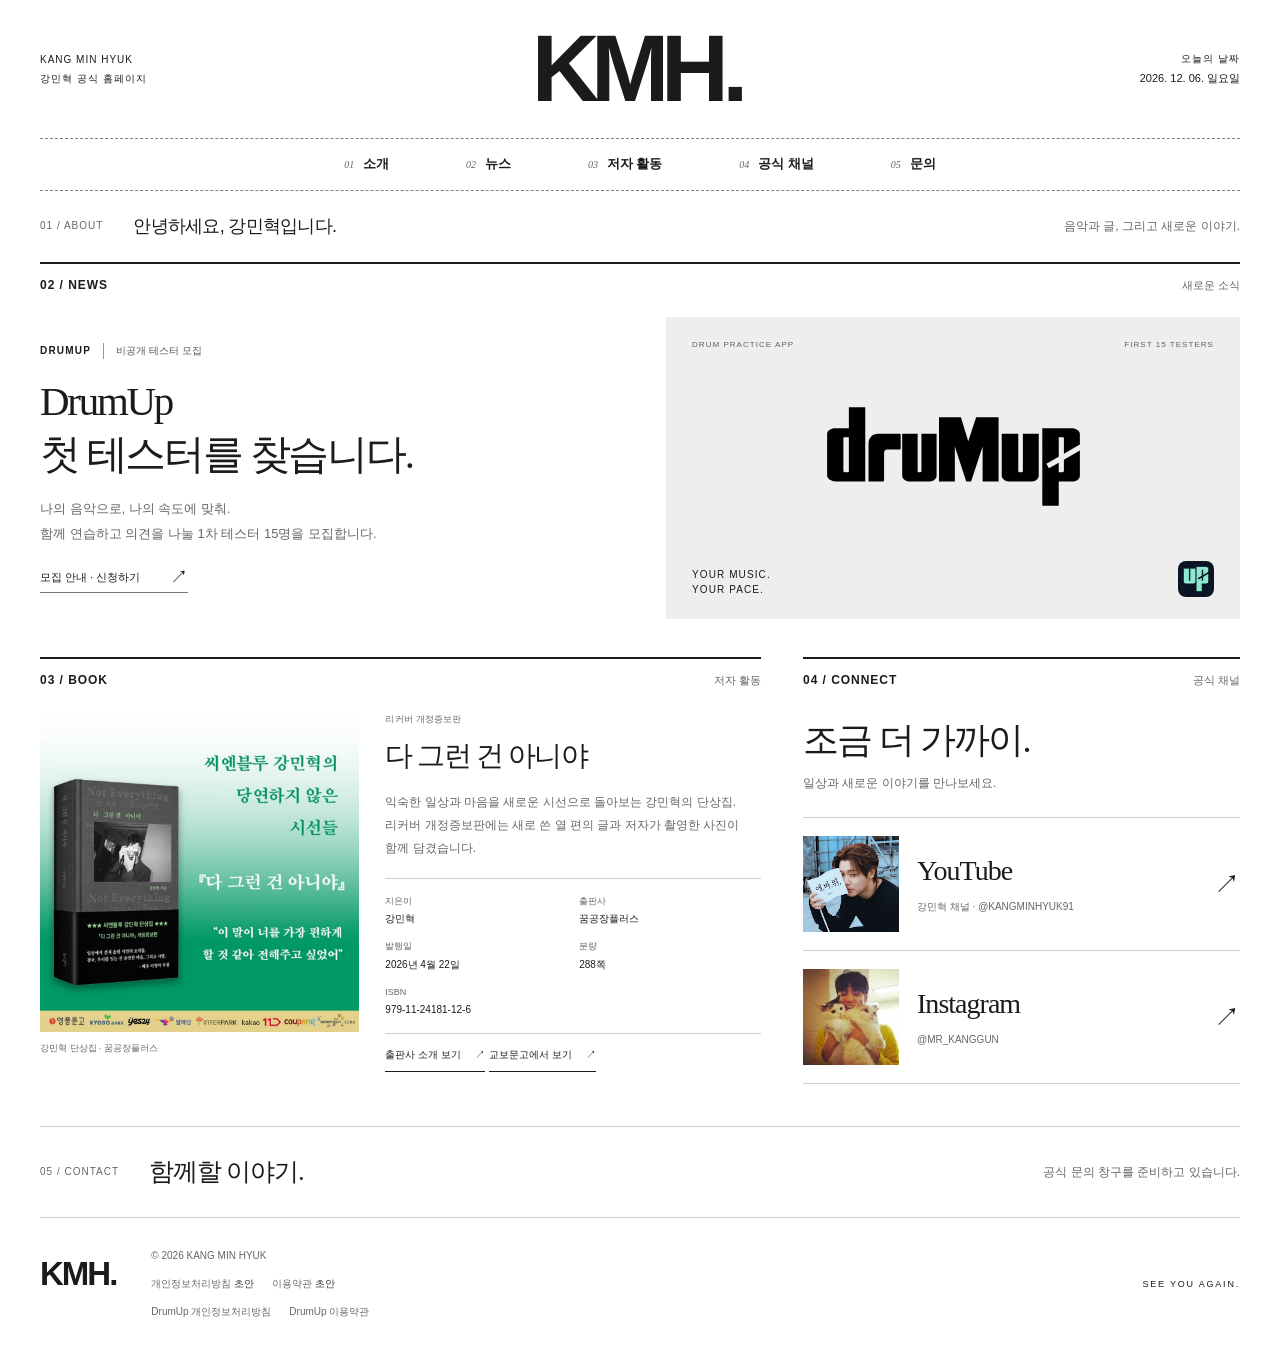
==== commit bd42946f: "Publish DrumUp closed-test recruitment and private application form" ====
--- a/index.html
+++ b/index.html
@@ -50,15 +50,15 @@
     </section>
     <section id="news" class="editorial-news wrap" aria-labelledby="news-title">
       <div class="editorial-section-title"><h2 id="news-title">02 / NEWS</h2><span>새로운 소식</span></div>
-      <a class="lead-story" href="./drumup/" aria-label="DrumUp 출시 예정 소식 자세히 보기">
+      <a class="lead-story" href="./drumup/#testing" aria-label="DrumUp 1차 비공개 테스터 15명 모집 안내 보기">
         <div class="lead-copy">
-          <div class="story-meta"><span>DRUMUP</span><span class="story-status">오픈 예정</span></div>
-          <h3>DrumUp<br>출시를 준비합니다.</h3>
-          <p>나의 음악으로, 나의 속도에 맞춰.<br>드럼 연습 앱 DrumUp의 새로운 시작을 기다려 주세요.</p>
-          <span class="story-link">DrumUp 소식 보기 <span aria-hidden="true">↗</span></span>
+          <div class="story-meta"><span>DRUMUP</span><span class="story-status">비공개 테스터 모집</span></div>
+          <h3>DrumUp<br>첫 테스터를 찾습니다.</h3>
+          <p>나의 음악으로, 나의 속도에 맞춰.<br>함께 연습하고 의견을 나눌 1차 테스터 15명을 모집합니다.</p>
+          <span class="story-link">모집 안내 · 신청하기 <span aria-hidden="true">↗</span></span>
         </div>
         <div class="lead-visual" aria-hidden="true">
-          <div class="visual-caption"><span>DRUM PRACTICE APP</span><span>COMING SOON</span></div>
+          <div class="visual-caption"><span>DRUM PRACTICE APP</span><span>FIRST 15 TESTERS</span></div>
           <img class="editorial-wordmark" src="./assets/drumup-wordmark.svg" width="768" height="308" alt="">
           <div class="visual-bottom"><span>YOUR MUSIC.<br>YOUR PACE.</span><img src="./assets/drumup-app-icon.png" width="48" height="48" alt=""></div>
         </div>
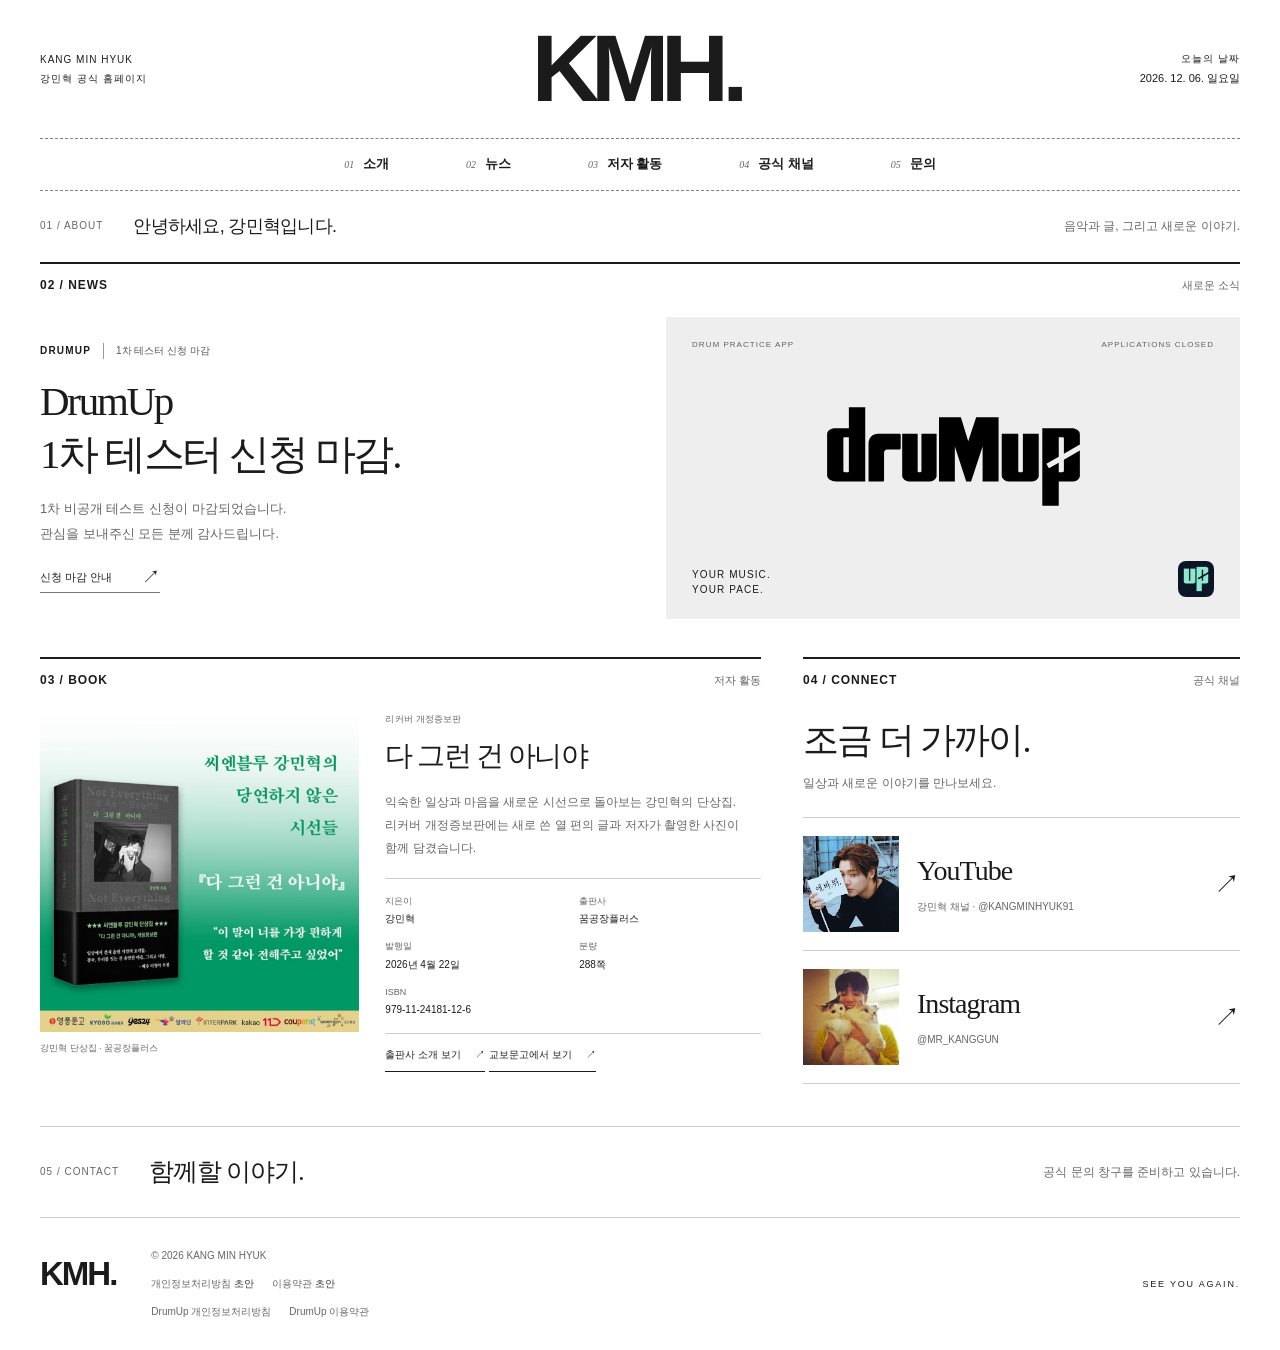
==== commit d7fd28f8: "Close first DrumUp tester applications" ====
--- a/index.html
+++ b/index.html
@@ -25,6 +25,7 @@
   <title>KANG MIN HYUK · 공식 홈페이지</title>
   <link rel="stylesheet" href="./style.css">
   <link rel="stylesheet" href="./newspaper.css">
+  <script type="module" src="./analytics/collect.js"></script>
 </head>
 <body class="home-page">
   <a class="skip" href="#main">본문 바로가기</a>
@@ -49,16 +50,16 @@
       <p>음악과 글, 그리고 새로운 이야기.</p>
     </section>
     <section id="news" class="editorial-news wrap" aria-labelledby="news-title">
-      <div class="editorial-section-title"><h2 id="news-title">02 / NEWS</h2><span>새로운 소식</span></div>
-      <a class="lead-story" href="./drumup/#testing" aria-label="DrumUp 1차 비공개 테스터 15명 모집 안내 보기">
+      <div class="editorial-section-title"><h2 id="news-title" data-kmh-news>02 / NEWS</h2><span>새로운 소식</span></div>
+      <a class="lead-story" href="./drumup/#testing" aria-label="DrumUp 1차 테스터 신청 마감 안내 보기">
         <div class="lead-copy">
-          <div class="story-meta"><span>DRUMUP</span><span class="story-status">비공개 테스터 모집</span></div>
-          <h3>DrumUp<br>첫 테스터를 찾습니다.</h3>
-          <p>나의 음악으로, 나의 속도에 맞춰.<br>함께 연습하고 의견을 나눌 1차 테스터 15명을 모집합니다.</p>
-          <span class="story-link">모집 안내 · 신청하기 <span aria-hidden="true">↗</span></span>
+          <div class="story-meta"><span>DRUMUP</span><span class="story-status">1차 테스터 신청 마감</span></div>
+          <h3>DrumUp<br>1차 테스터 신청 마감.</h3>
+          <p>1차 비공개 테스트 신청이 마감되었습니다.<br>관심을 보내주신 모든 분께 감사드립니다.</p>
+          <span class="story-link">신청 마감 안내 <span aria-hidden="true">↗</span></span>
         </div>
         <div class="lead-visual" aria-hidden="true">
-          <div class="visual-caption"><span>DRUM PRACTICE APP</span><span>FIRST 15 TESTERS</span></div>
+          <div class="visual-caption"><span>DRUM PRACTICE APP</span><span>APPLICATIONS CLOSED</span></div>
           <img class="editorial-wordmark" src="./assets/drumup-wordmark.svg" width="768" height="308" alt="">
           <div class="visual-bottom"><span>YOUR MUSIC.<br>YOUR PACE.</span><img src="./assets/drumup-app-icon.png" width="48" height="48" alt=""></div>
         </div>
@@ -84,8 +85,8 @@
             <div class="book-isbn"><dt>ISBN</dt><dd>979-11-24181-12-6</dd></div>
           </dl>
           <div class="book-links">
-            <a class="text-link" href="https://www.dreambooks.kr/25/?bmode=view&amp;idx=172938023" target="_blank" rel="noopener noreferrer">출판사 소개 보기 <span aria-hidden="true">↗</span><span class="sr-only"> (새 창)</span></a>
-            <a class="text-link" href="https://product.kyobobook.co.kr/detail/S000219646630" target="_blank" rel="noopener noreferrer">교보문고에서 보기 <span aria-hidden="true">↗</span><span class="sr-only"> (새 창)</span></a>
+            <a class="text-link" data-kmh-event="book" href="https://www.dreambooks.kr/25/?bmode=view&amp;idx=172938023" target="_blank" rel="noopener noreferrer">출판사 소개 보기 <span aria-hidden="true">↗</span><span class="sr-only"> (새 창)</span></a>
+            <a class="text-link" data-kmh-event="book" href="https://product.kyobobook.co.kr/detail/S000219646630" target="_blank" rel="noopener noreferrer">교보문고에서 보기 <span aria-hidden="true">↗</span><span class="sr-only"> (새 창)</span></a>
           </div>
         </div>
       </div>
@@ -93,8 +94,8 @@
     <section id="channels" class="editorial-connect" aria-labelledby="channels-section-title">
       <div class="editorial-section-title"><h2 id="channels-section-title">04 / CONNECT</h2><span>공식 채널</span></div>
       <div class="connect-heading"><h3>조금 더 가까이.</h3><p>일상과 새로운 이야기를 만나보세요.</p></div>
-      <a class="editorial-channel" href="https://www.youtube.com/@KANGMINHYUK91" target="_blank" rel="noopener noreferrer"><img class="editorial-channel-image" src="./assets/youtube-profile.jpg" alt="" width="160" height="160" loading="lazy" decoding="async"><span class="editorial-channel-name">YouTube<small>강민혁 채널 · @KANGMINHYUK91</small></span><span class="editorial-channel-arrow" aria-hidden="true">↗</span><span class="sr-only"> (새 창)</span></a>
-      <a class="editorial-channel" href="https://www.instagram.com/mr_kanggun/" target="_blank" rel="noopener noreferrer"><img class="editorial-channel-image" src="./assets/instagram-profile.jpg" alt="" width="150" height="150" loading="lazy" decoding="async"><span class="editorial-channel-name">Instagram<small>@MR_KANGGUN</small></span><span class="editorial-channel-arrow" aria-hidden="true">↗</span><span class="sr-only"> (새 창)</span></a>
+      <a class="editorial-channel" data-kmh-event="youtube" href="https://www.youtube.com/@KANGMINHYUK91" target="_blank" rel="noopener noreferrer"><img class="editorial-channel-image" src="./assets/youtube-profile.jpg" alt="" width="160" height="160" loading="lazy" decoding="async"><span class="editorial-channel-name">YouTube<small>강민혁 채널 · @KANGMINHYUK91</small></span><span class="editorial-channel-arrow" aria-hidden="true">↗</span><span class="sr-only"> (새 창)</span></a>
+      <a class="editorial-channel" data-kmh-event="instagram" href="https://www.instagram.com/mr_kanggun/" target="_blank" rel="noopener noreferrer"><img class="editorial-channel-image" src="./assets/instagram-profile.jpg" alt="" width="150" height="150" loading="lazy" decoding="async"><span class="editorial-channel-name">Instagram<small>@MR_KANGGUN</small></span><span class="editorial-channel-arrow" aria-hidden="true">↗</span><span class="sr-only"> (새 창)</span></a>
     </section>
     </div>
     <section id="contact" class="editorial-contact wrap" aria-labelledby="contact-title"><div><span class="editorial-index">05 / CONTACT</span><h2 id="contact-title">함께할 이야기.</h2></div><p>공식 문의 창구를 준비하고 있습니다.</p></section>
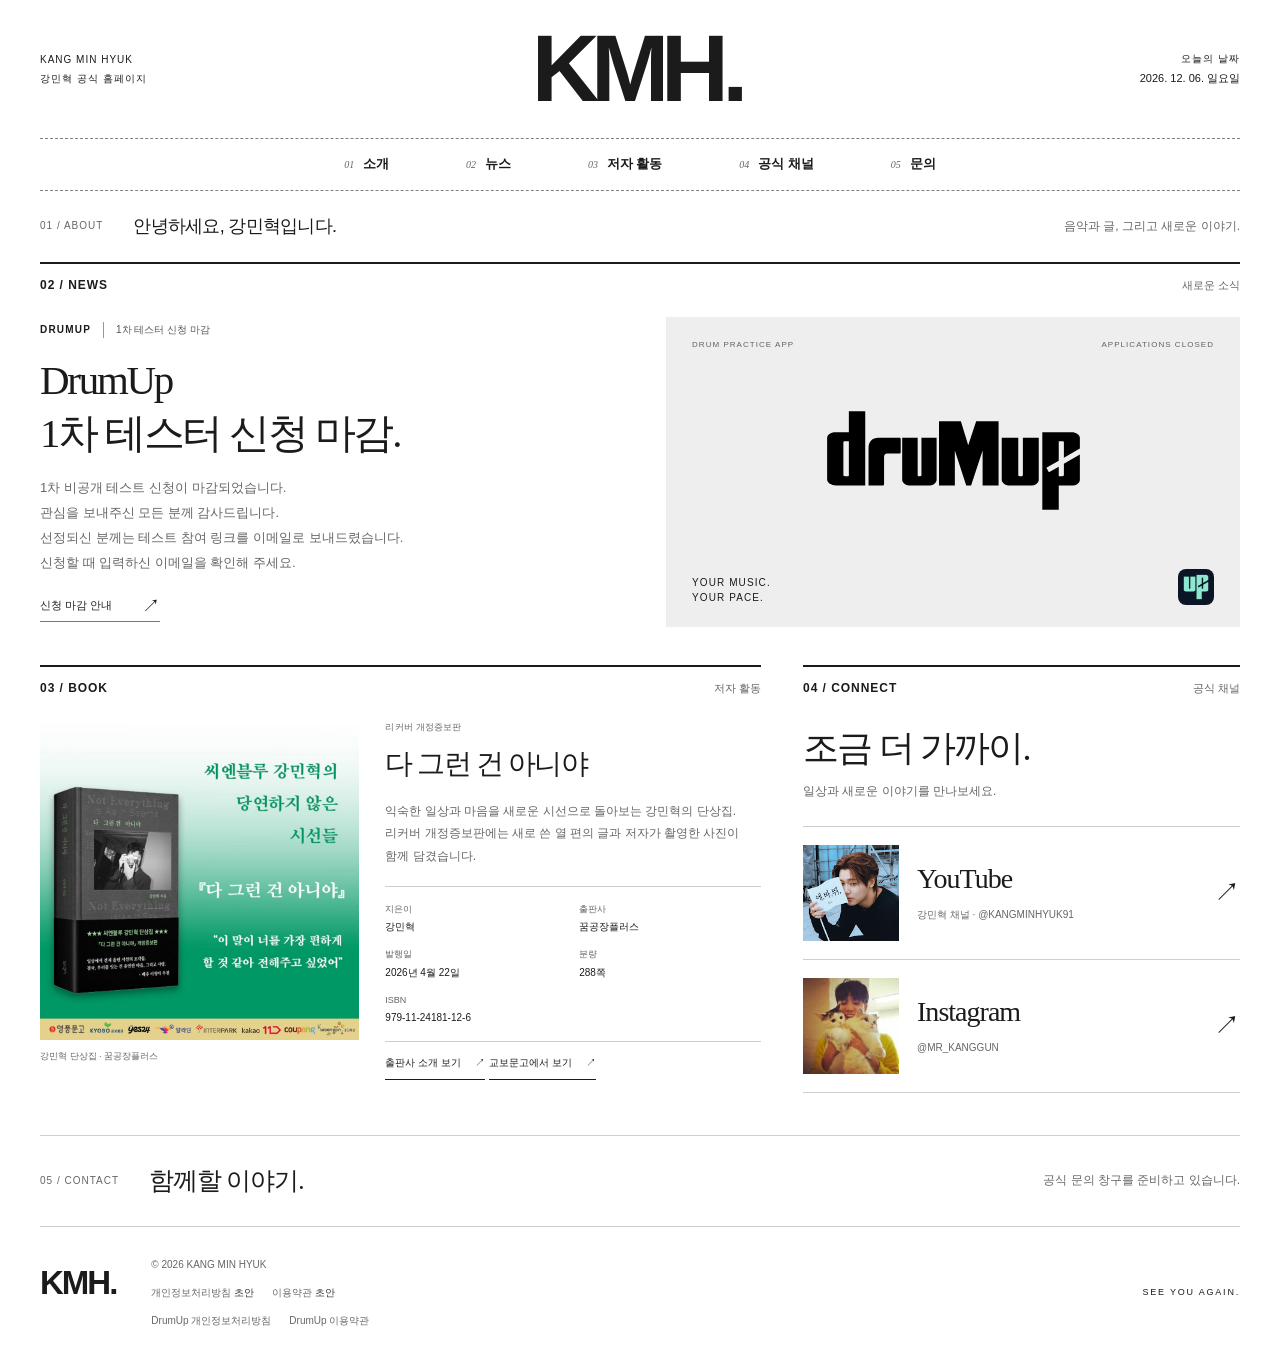
==== commit e9526af3: "Add DrumUp tester email notice to homepage" ====
--- a/index.html
+++ b/index.html
@@ -51,11 +51,11 @@
     </section>
     <section id="news" class="editorial-news wrap" aria-labelledby="news-title">
       <div class="editorial-section-title"><h2 id="news-title" data-kmh-news>02 / NEWS</h2><span>새로운 소식</span></div>
-      <a class="lead-story" href="./drumup/#testing" aria-label="DrumUp 1차 테스터 신청 마감 안내 보기">
+      <a class="lead-story" href="./drumup/#testing" aria-label="DrumUp 1차 테스터 신청 마감 안내 보기" aria-describedby="drumup-selection-email">
         <div class="lead-copy">
           <div class="story-meta"><span>DRUMUP</span><span class="story-status">1차 테스터 신청 마감</span></div>
           <h3>DrumUp<br>1차 테스터 신청 마감.</h3>
-          <p>1차 비공개 테스트 신청이 마감되었습니다.<br>관심을 보내주신 모든 분께 감사드립니다.</p>
+          <p>1차 비공개 테스트 신청이 마감되었습니다.<br>관심을 보내주신 모든 분께 감사드립니다.<br><span id="drumup-selection-email">선정되신 분께는 테스트 참여 링크를 이메일로 보내드렸습니다.<br>신청할 때 입력하신 이메일을 확인해 주세요.</span></p>
           <span class="story-link">신청 마감 안내 <span aria-hidden="true">↗</span></span>
         </div>
         <div class="lead-visual" aria-hidden="true">
